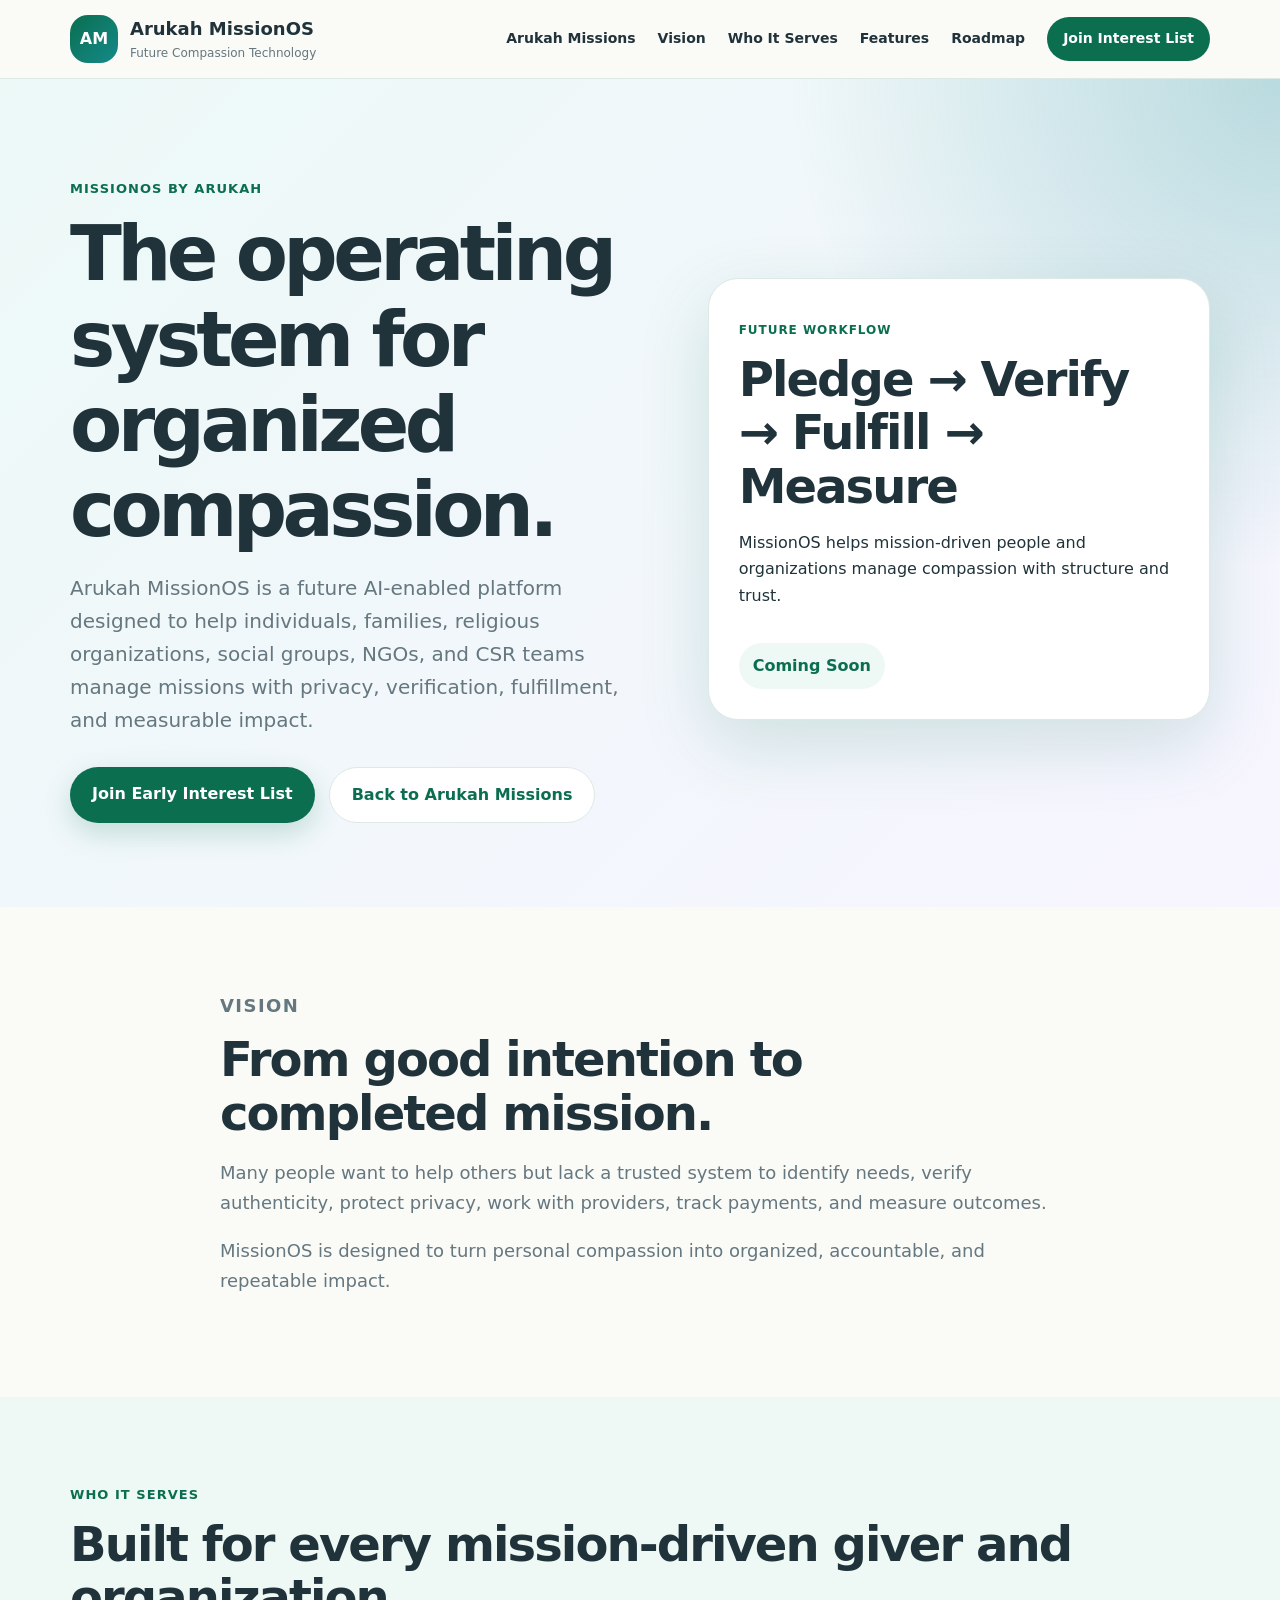
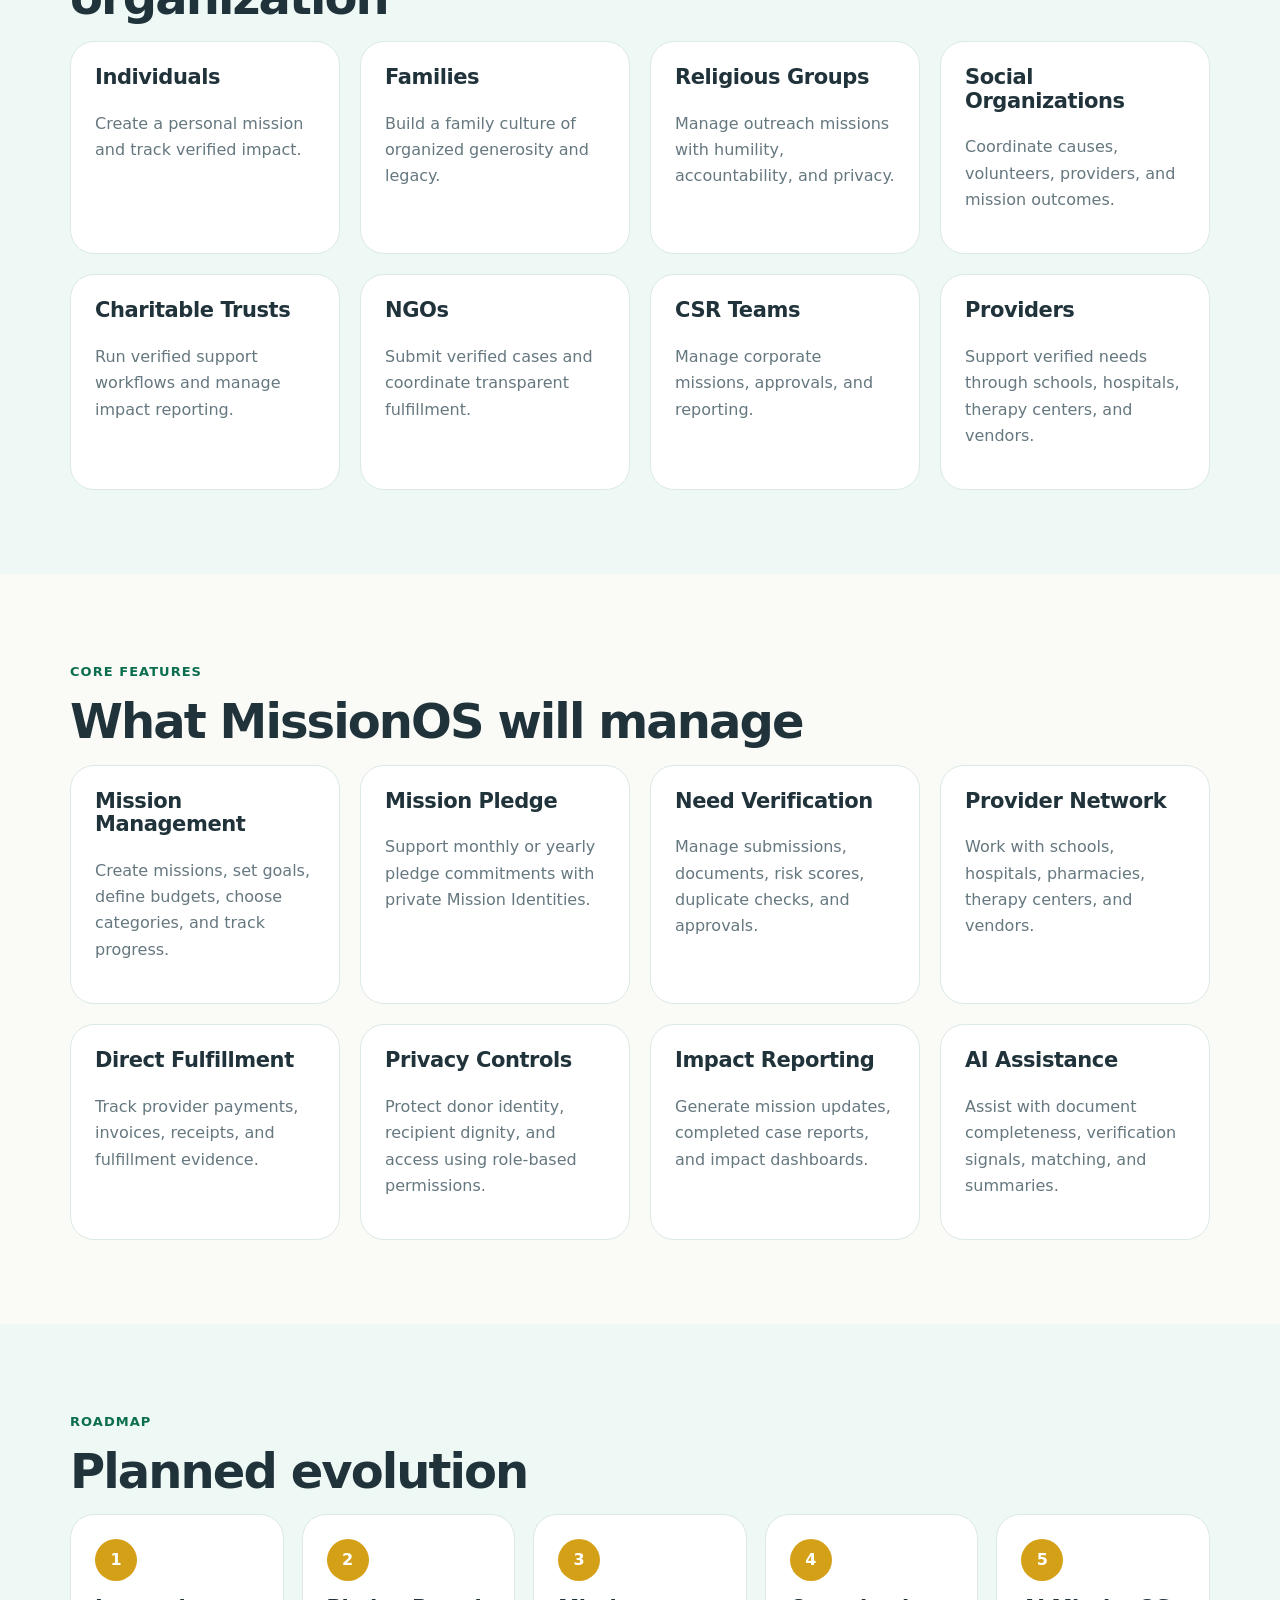
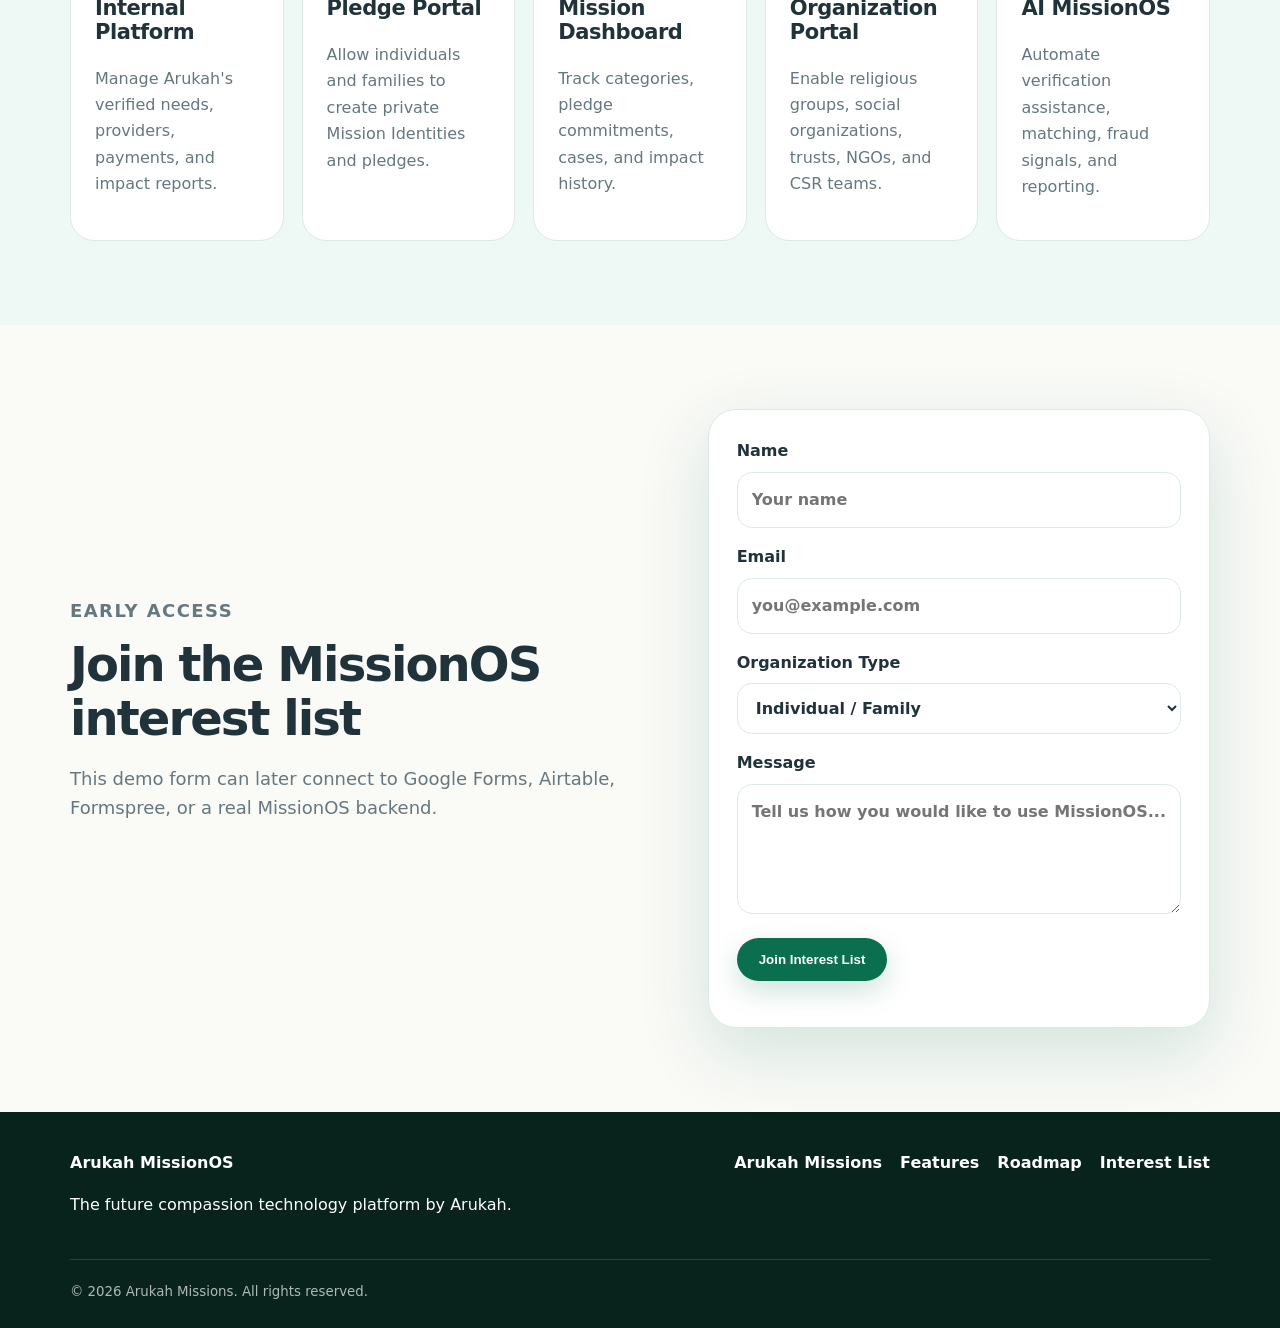
==== missionos.html @ 0c25efb0 "Add files via upload Version 2" ====
<!DOCTYPE html>
<html lang="en">
<head>
  <meta charset="UTF-8" />
  <meta name="viewport" content="width=device-width, initial-scale=1.0" />
  <title>Arukah MissionOS | Future Compassion Technology</title>
  <meta name="description" content="Arukah MissionOS is the future compassion technology platform for managing missions, privacy, verification, and impact." />
  <link rel="stylesheet" href="./styles.css" />
</head>
<body>
  <header class="site-header">
    <nav class="nav container">
      <a href="index.html" class="brand">
        <span class="brand-mark">AM</span>
        <span><strong>Arukah MissionOS</strong><small>Future Compassion Technology</small></span>
      </a>
      <button class="menu-button" id="menuButton">☰</button>
      <div class="nav-links" id="navLinks">
        <a href="index.html">Arukah Missions</a>
        <a href="#vision">Vision</a>
        <a href="#users">Who It Serves</a>
        <a href="#features">Features</a>
        <a href="#roadmap">Roadmap</a>
        <a class="nav-cta" href="#interest">Join Interest List</a>
      </div>
    </nav>
  </header>

  <main>
    <section class="hero missionos-hero">
      <div class="container hero-grid">
        <div>
          <p class="eyebrow">MissionOS by Arukah</p>
          <h1>The operating system for organized compassion.</h1>
          <p class="hero-text">
            Arukah MissionOS is a future AI-enabled platform designed to help individuals, families,
            religious organizations, social groups, NGOs, and CSR teams manage missions with privacy,
            verification, fulfillment, and measurable impact.
          </p>
          <div class="actions">
            <a href="#interest" class="button">Join Early Interest List</a>
            <a href="index.html" class="button secondary">Back to Arukah Missions</a>
          </div>
        </div>
        <aside class="hero-card">
          <p class="card-label">Future Workflow</p>
          <h2>Pledge → Verify → Fulfill → Measure</h2>
          <p>MissionOS helps mission-driven people and organizations manage compassion with structure and trust.</p>
          <div class="card-status">Coming Soon</div>
        </aside>
      </div>
    </section>

    <section class="section" id="vision">
      <div class="container narrow">
        <p class="eyebrow">Vision</p>
        <h2>From good intention to completed mission.</h2>
        <p>
          Many people want to help others but lack a trusted system to identify needs, verify authenticity,
          protect privacy, work with providers, track payments, and measure outcomes.
        </p>
        <p>
          MissionOS is designed to turn personal compassion into organized, accountable, and repeatable impact.
        </p>
      </div>
    </section>

    <section class="section soft" id="users">
      <div class="container">
        <p class="eyebrow">Who it serves</p>
        <h2>Built for every mission-driven giver and organization</h2>
        <div class="cards four">
          <article class="card"><h3>Individuals</h3><p>Create a personal mission and track verified impact.</p></article>
          <article class="card"><h3>Families</h3><p>Build a family culture of organized generosity and legacy.</p></article>
          <article class="card"><h3>Religious Groups</h3><p>Manage outreach missions with humility, accountability, and privacy.</p></article>
          <article class="card"><h3>Social Organizations</h3><p>Coordinate causes, volunteers, providers, and mission outcomes.</p></article>
          <article class="card"><h3>Charitable Trusts</h3><p>Run verified support workflows and manage impact reporting.</p></article>
          <article class="card"><h3>NGOs</h3><p>Submit verified cases and coordinate transparent fulfillment.</p></article>
          <article class="card"><h3>CSR Teams</h3><p>Manage corporate missions, approvals, and reporting.</p></article>
          <article class="card"><h3>Providers</h3><p>Support verified needs through schools, hospitals, therapy centers, and vendors.</p></article>
        </div>
      </div>
    </section>

    <section class="section" id="features">
      <div class="container">
        <p class="eyebrow">Core features</p>
        <h2>What MissionOS will manage</h2>
        <div class="feature-grid">
          <div><h3>Mission Management</h3><p>Create missions, set goals, define budgets, choose categories, and track progress.</p></div>
          <div><h3>Mission Pledge</h3><p>Support monthly or yearly pledge commitments with private Mission Identities.</p></div>
          <div><h3>Need Verification</h3><p>Manage submissions, documents, risk scores, duplicate checks, and approvals.</p></div>
          <div><h3>Provider Network</h3><p>Work with schools, hospitals, pharmacies, therapy centers, and vendors.</p></div>
          <div><h3>Direct Fulfillment</h3><p>Track provider payments, invoices, receipts, and fulfillment evidence.</p></div>
          <div><h3>Privacy Controls</h3><p>Protect donor identity, recipient dignity, and access using role-based permissions.</p></div>
          <div><h3>Impact Reporting</h3><p>Generate mission updates, completed case reports, and impact dashboards.</p></div>
          <div><h3>AI Assistance</h3><p>Assist with document completeness, verification signals, matching, and summaries.</p></div>
        </div>
      </div>
    </section>

    <section class="section roadmap" id="roadmap">
      <div class="container">
        <p class="eyebrow">Roadmap</p>
        <h2>Planned evolution</h2>
        <div class="steps">
          <div><span>1</span><h3>Internal Platform</h3><p>Manage Arukah's verified needs, providers, payments, and impact reports.</p></div>
          <div><span>2</span><h3>Pledge Portal</h3><p>Allow individuals and families to create private Mission Identities and pledges.</p></div>
          <div><span>3</span><h3>Mission Dashboard</h3><p>Track categories, pledge commitments, cases, and impact history.</p></div>
          <div><span>4</span><h3>Organization Portal</h3><p>Enable religious groups, social organizations, trusts, NGOs, and CSR teams.</p></div>
          <div><span>5</span><h3>AI MissionOS</h3><p>Automate verification assistance, matching, fraud signals, and reporting.</p></div>
        </div>
      </div>
    </section>

    <section class="section contact-section" id="interest">
      <div class="container contact-grid">
        <div>
          <p class="eyebrow">Early access</p>
          <h2>Join the MissionOS interest list</h2>
          <p>This demo form can later connect to Google Forms, Airtable, Formspree, or a real MissionOS backend.</p>
        </div>
        <form class="form" id="contactForm">
          <label>Name<input type="text" placeholder="Your name" required /></label>
          <label>Email<input type="email" placeholder="you@example.com" required /></label>
          <label>Organization Type
            <select>
              <option>Individual / Family</option>
              <option>Religious Organization</option>
              <option>Social Organization</option>
              <option>Charitable Trust</option>
              <option>NGO</option>
              <option>Corporate CSR</option>
              <option>Provider Partner</option>
            </select>
          </label>
          <label>Message<textarea placeholder="Tell us how you would like to use MissionOS..." required></textarea></label>
          <button class="button" type="submit">Join Interest List</button>
          <p id="formMessage" class="form-message"></p>
        </form>
      </div>
    </section>
  </main>

  <footer class="footer">
    <div class="container footer-grid">
      <div><strong>Arukah MissionOS</strong><p>The future compassion technology platform by Arukah.</p></div>
      <div class="footer-links">
        <a href="index.html">Arukah Missions</a>
        <a href="#features">Features</a>
        <a href="#roadmap">Roadmap</a>
        <a href="#interest">Interest List</a>
      </div>
    </div>
    <div class="container footer-bottom"><small>© 2026 Arukah Missions. All rights reserved.</small></div>
  </footer>

  <script src="./script.js"></script>
</body>
</html>
---- styles.css ----
:root {
  --emerald: #0b6e4f;
  --emerald-dark: #074d38;
  --teal: #148a8a;
  --gold: #d4a017;
  --cream: #fafaf7;
  --soft: #eef8f4;
  --ink: #20323a;
  --muted: #65777f;
  --line: #dce9e5;
  --white: #ffffff;
  --shadow: 0 24px 70px rgba(11, 110, 79, 0.16);
}
* { box-sizing: border-box; }
html { scroll-behavior: smooth; }
body { margin: 0; font-family: Inter, system-ui, -apple-system, BlinkMacSystemFont, "Segoe UI", Arial, sans-serif; color: var(--ink); background: var(--cream); line-height: 1.65; }
.container { width: min(1140px, 92%); margin: 0 auto; }
.site-header { position: sticky; top: 0; z-index: 50; background: rgba(250,250,247,.94); backdrop-filter: blur(12px); border-bottom: 1px solid var(--line); }
.nav { min-height: 78px; display: flex; align-items: center; justify-content: space-between; }
.brand { display: flex; align-items: center; gap: 12px; text-decoration: none; color: var(--ink); }
.brand-mark { width: 48px; height: 48px; border-radius: 18px; background: linear-gradient(135deg,var(--emerald),var(--teal)); color: white; display: grid; place-items: center; font-weight: 900; }
.brand strong { display: block; font-size: 18px; }
.brand small { display: block; color: var(--muted); font-size: 12px; }
.nav-links { display: flex; align-items: center; gap: 22px; }
.nav-links a { text-decoration: none; font-weight: 700; font-size: 14px; color: var(--ink); }
.nav-cta { background: var(--emerald); color: white !important; padding: 10px 16px; border-radius: 999px; }
.menu-button { display: none; font-size: 28px; border: 0; background: transparent; }
.hero { padding: 96px 0 84px; background: radial-gradient(circle at top right, rgba(212,160,23,.20), transparent 34%), linear-gradient(135deg,#effaf6,#fff7e2); }
.missionos-hero { background: radial-gradient(circle at top right, rgba(20,138,138,.26), transparent 32%), linear-gradient(135deg,#ecf9f7,#f7f5ff); }
.hero-grid, .split, .contact-grid { display: grid; grid-template-columns: 1.08fr .92fr; gap: 48px; align-items: center; }
.eyebrow { display: inline-block; margin: 0 0 12px; color: var(--emerald); font-size: 13px; font-weight: 900; letter-spacing: .08em; text-transform: uppercase; }
h1,h2,h3 { line-height: 1.12; margin-top: 0; }
h1 { font-size: clamp(42px,7vw,76px); letter-spacing: -.06em; margin-bottom: 20px; }
h2 { font-size: clamp(30px,4.2vw,48px); letter-spacing: -.04em; margin-bottom: 16px; }
h3 { font-size: 21px; letter-spacing: -.02em; }
.hero-text, .narrow p, .contact-grid p { font-size: 18px; color: var(--muted); }
.hero-text { max-width: 680px; font-size: 20px; }
.actions { display: flex; gap: 14px; flex-wrap: wrap; margin-top: 30px; }
.button { display: inline-block; border: 0; background: var(--emerald); color: white; padding: 14px 22px; border-radius: 999px; font-weight: 900; text-decoration: none; cursor: pointer; box-shadow: 0 10px 28px rgba(11,110,79,.20); }
.button:hover { background: var(--emerald-dark); }
.button.secondary { background: white; color: var(--emerald); border: 1px solid var(--line); box-shadow: none; }
.button.light { background: white; color: var(--emerald); }
.trust-points { margin-top: 26px; display: flex; gap: 10px; flex-wrap: wrap; }
.trust-points span { background: rgba(255,255,255,.8); border: 1px solid var(--line); padding: 8px 12px; border-radius: 999px; font-size: 14px; font-weight: 800; }
.hero-card, .missionos-card, .pledge-wall, .privacy-list { background: white; border: 1px solid var(--line); border-radius: 30px; padding: 30px; box-shadow: var(--shadow); }
.card-label { color: var(--emerald); font-weight: 900; text-transform: uppercase; letter-spacing: .08em; font-size: 12px; }
.muted { color: var(--muted); }
.pledge-amount { font-size: 32px; font-weight: 900; color: var(--emerald); margin: 16px 0; }
.card-status { display: inline-block; margin-top: 18px; padding: 10px 14px; border-radius: 999px; background: var(--soft); color: var(--emerald); font-weight: 900; }
.section { padding: 84px 0; }
.soft { background: var(--soft); }
.narrow { max-width: 840px; }
.cards { display: grid; gap: 20px; }
.three { grid-template-columns: repeat(3,1fr); }
.four { grid-template-columns: repeat(4,1fr); }
.card, .steps > div, .feature-grid > div { background: white; border: 1px solid var(--line); border-radius: 24px; padding: 24px; }
.card p, .steps p, .feature-grid p, .privacy-list p, .missionos-card li { color: var(--muted); }
.icon { width: 40px; height: 40px; border-radius: 14px; background: var(--emerald); color: white; display: grid; place-items: center; font-weight: 900; margin-bottom: 18px; }
.pledge-section { background: radial-gradient(circle at top left, rgba(212,160,23,.16), transparent 34%), white; }
.pledge-row { display: flex; justify-content: space-between; gap: 18px; padding: 18px 0; border-bottom: 1px solid var(--line); }
.pledge-row:last-child { border-bottom: 0; }
.pledge-row strong, .pledge-row small { display: block; }
.pledge-row small { color: var(--muted); }
.pledge-row b { color: var(--emerald); white-space: nowrap; }
.steps { display: grid; grid-template-columns: repeat(5,1fr); gap: 18px; }
.steps span { display: inline-grid; place-items: center; min-width: 42px; height: 42px; border-radius: 999px; background: var(--gold); color: white; font-weight: 900; margin-bottom: 16px; }
.privacy { background: #0b2f26; color: white; }
.privacy .eyebrow, .missionos-preview .eyebrow { color: #ffe19a; }
.privacy p, .missionos-preview p { color: rgba(255,255,255,.82); }
.privacy-list { box-shadow: none; }
.privacy-list h3 { color: var(--ink); }
.missionos-preview { background: linear-gradient(135deg,var(--emerald),var(--teal)); color: white; }
.missionos-card { box-shadow: none; }
.missionos-card h3 { color: var(--ink); }
.feature-grid { display: grid; grid-template-columns: repeat(4,1fr); gap: 20px; }
.roadmap { background: var(--soft); }
.form { background: white; border: 1px solid var(--line); border-radius: 28px; padding: 28px; box-shadow: var(--shadow); }
label { display: block; font-weight: 900; margin-bottom: 16px; }
input, select, textarea { width: 100%; margin-top: 7px; border: 1px solid var(--line); border-radius: 15px; padding: 14px; font: inherit; color: var(--ink); background: white; }
textarea { min-height: 130px; resize: vertical; }
.form-message { color: var(--emerald); font-weight: 900; }
.footer { background: #08231c; color: white; padding: 38px 0 24px; }
.footer-grid { display: flex; justify-content: space-between; gap: 24px; }
.footer-links { display: flex; gap: 18px; flex-wrap: wrap; }
.footer-links a { color: white; text-decoration: none; font-weight: 800; }
.footer-bottom { border-top: 1px solid rgba(255,255,255,.14); margin-top: 24px; padding-top: 18px; color: rgba(255,255,255,.68); }
@media (max-width: 980px) {
  .menu-button { display: block; }
  .nav-links { display: none; position: absolute; top: 78px; left: 0; right: 0; background: var(--cream); border-bottom: 1px solid var(--line); padding: 22px; flex-direction: column; }
  .nav-links.open { display: flex; }
  .hero-grid, .split, .contact-grid, .three, .four, .steps, .feature-grid { grid-template-columns: 1fr; }
  .hero { padding: 72px 0; }
  .section { padding: 64px 0; }
  .footer-grid { flex-direction: column; }
  .pledge-row { flex-direction: column; gap: 6px; }
}
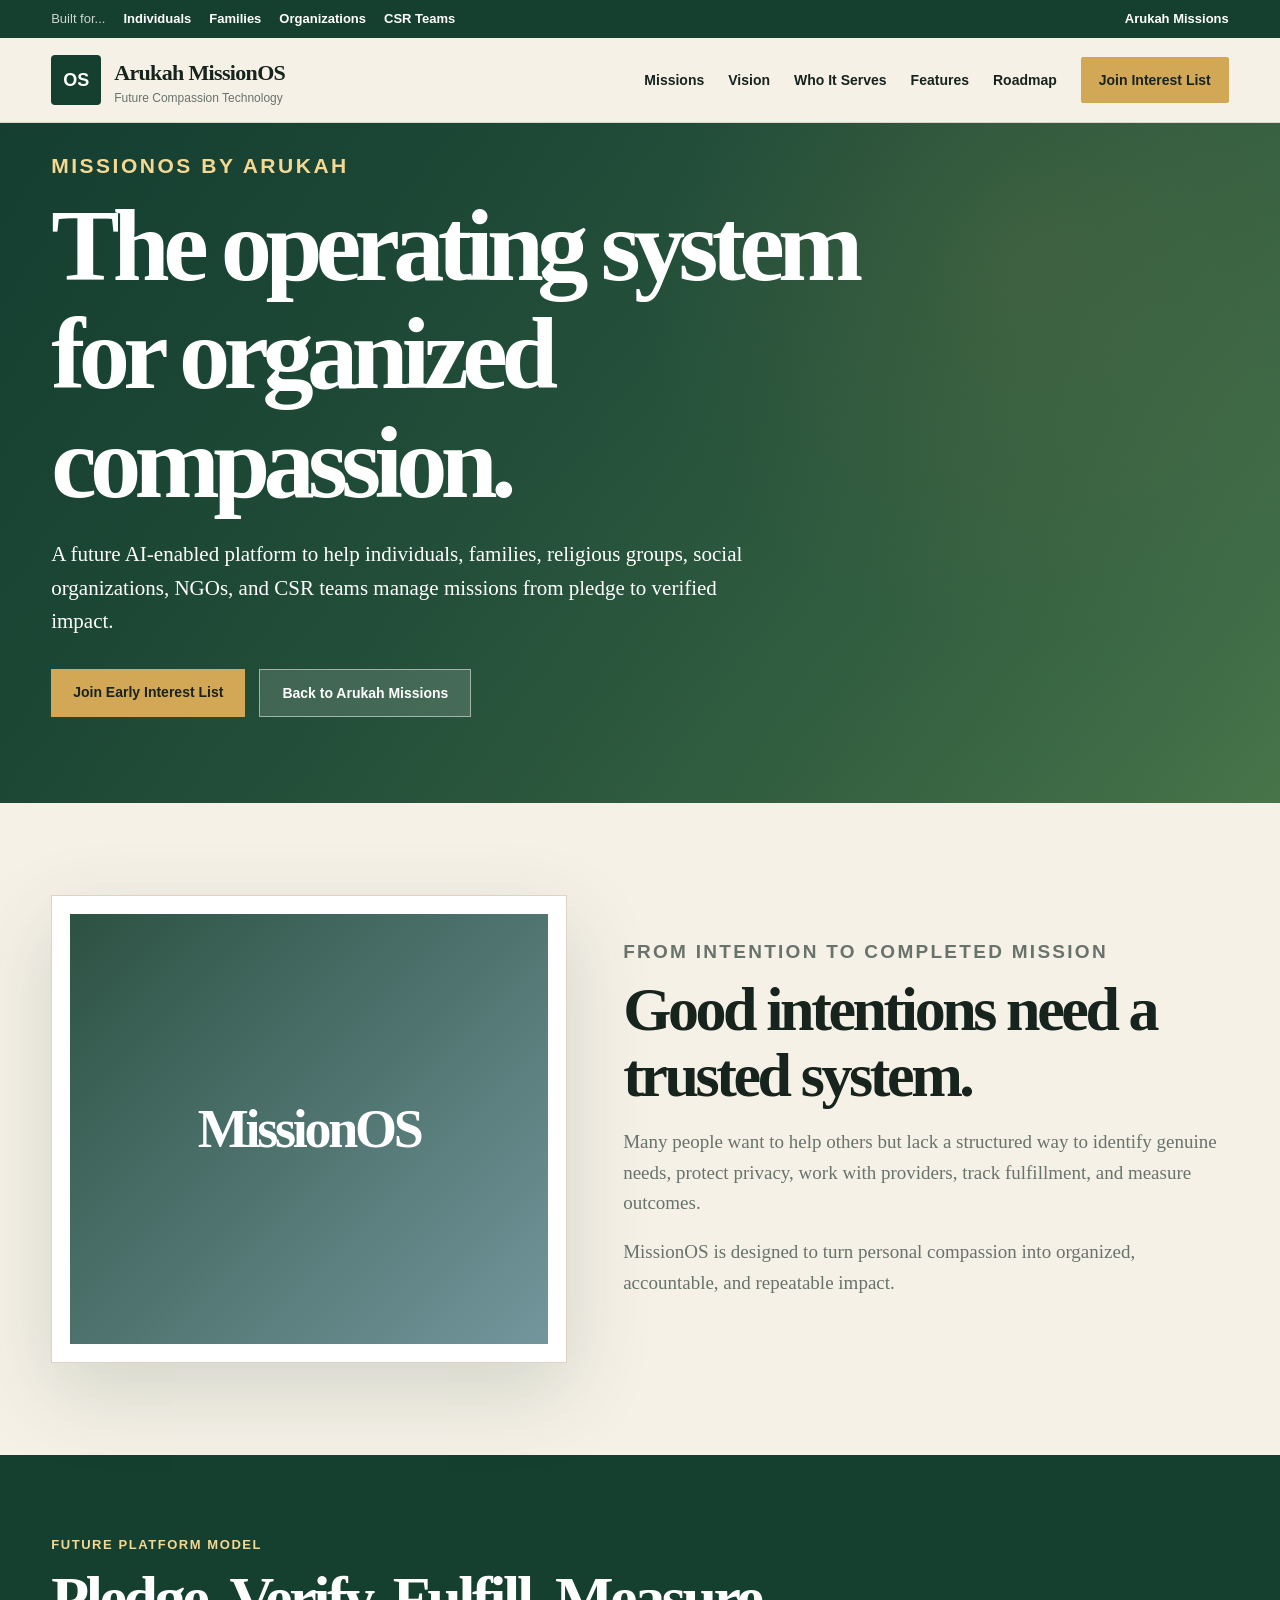
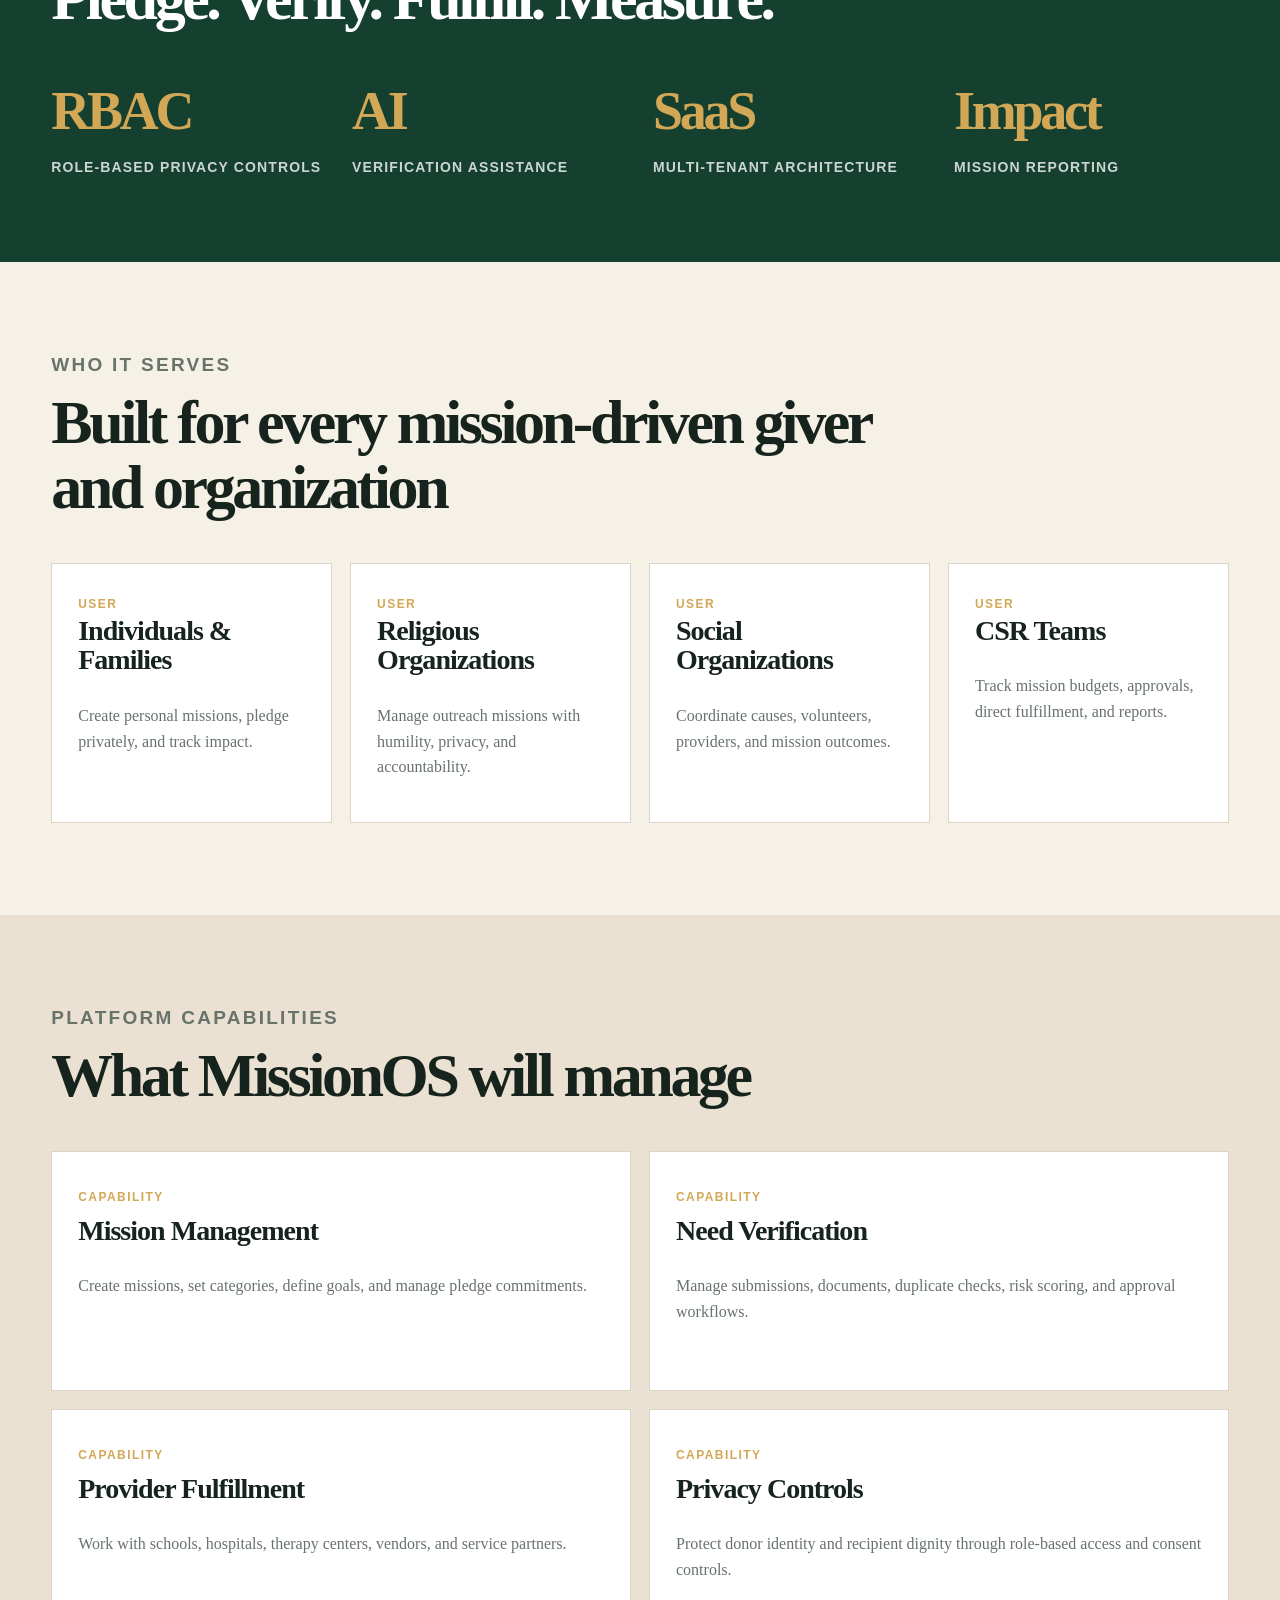
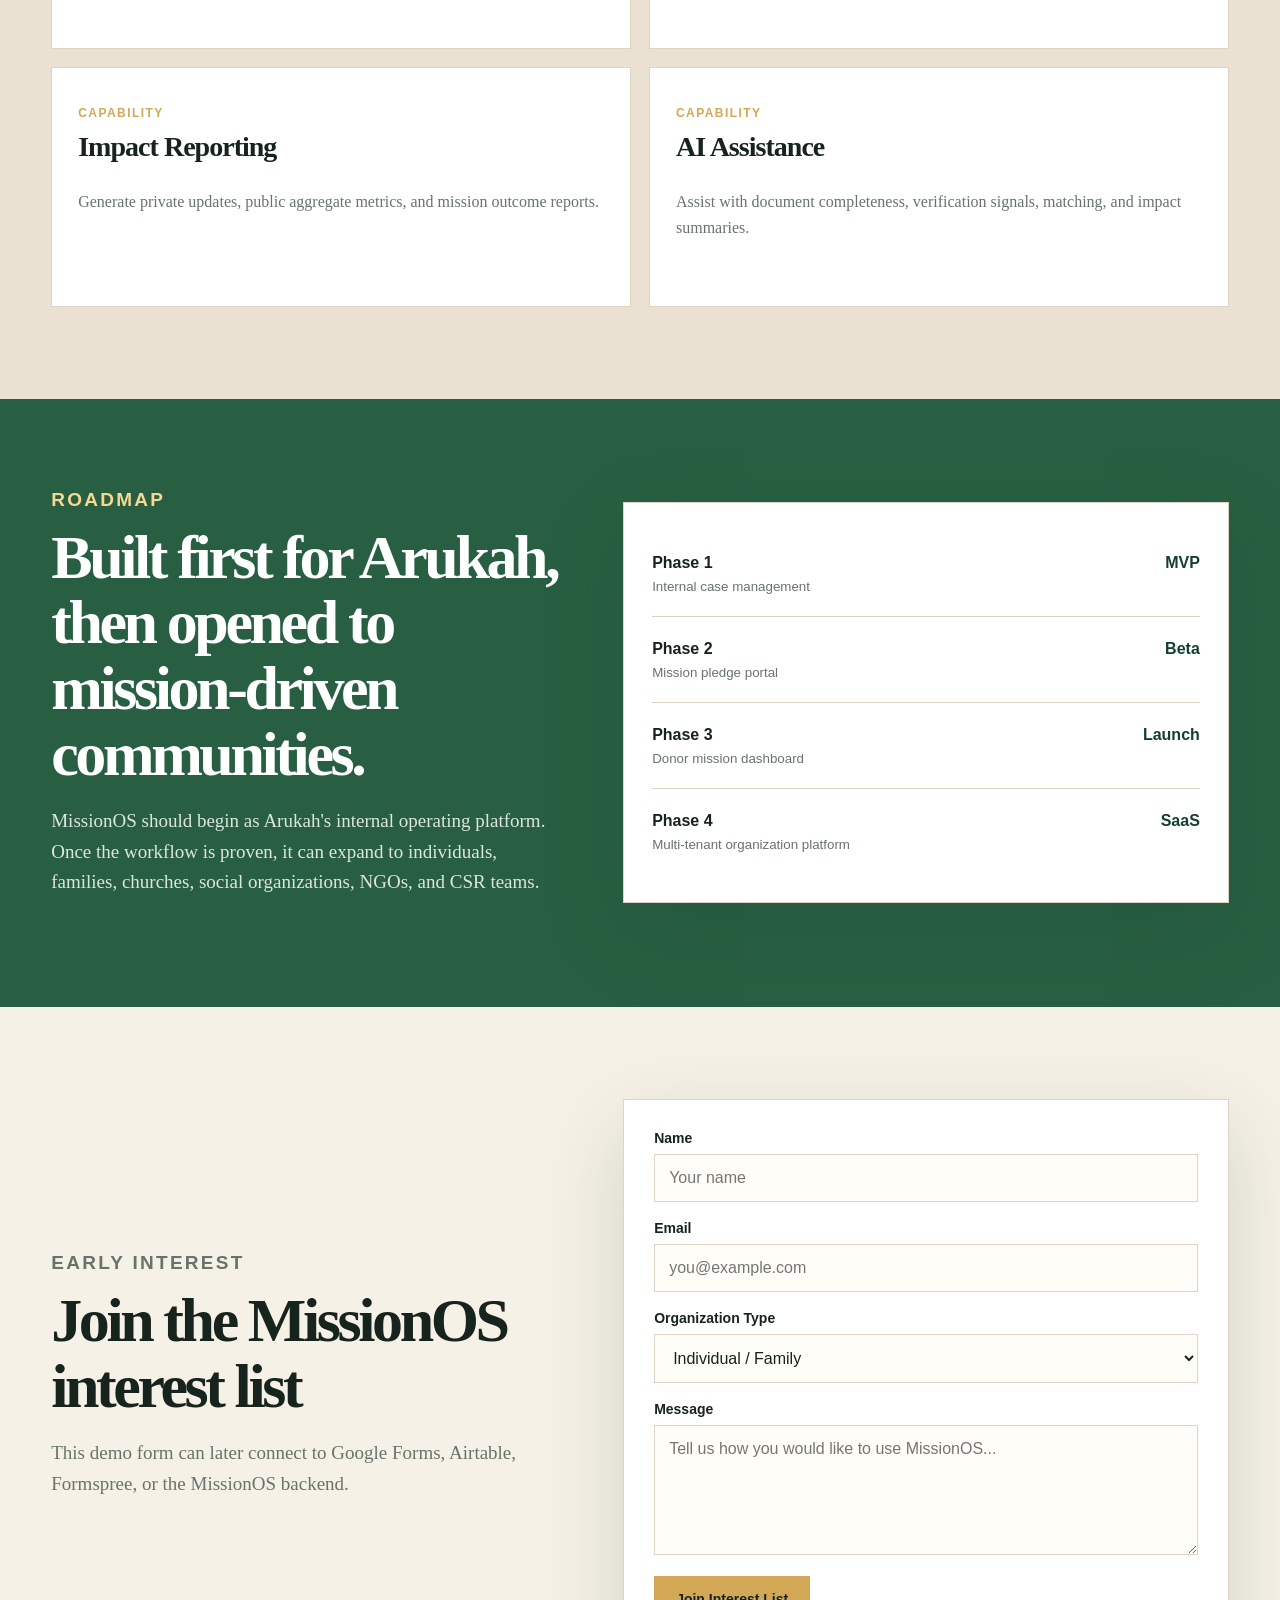
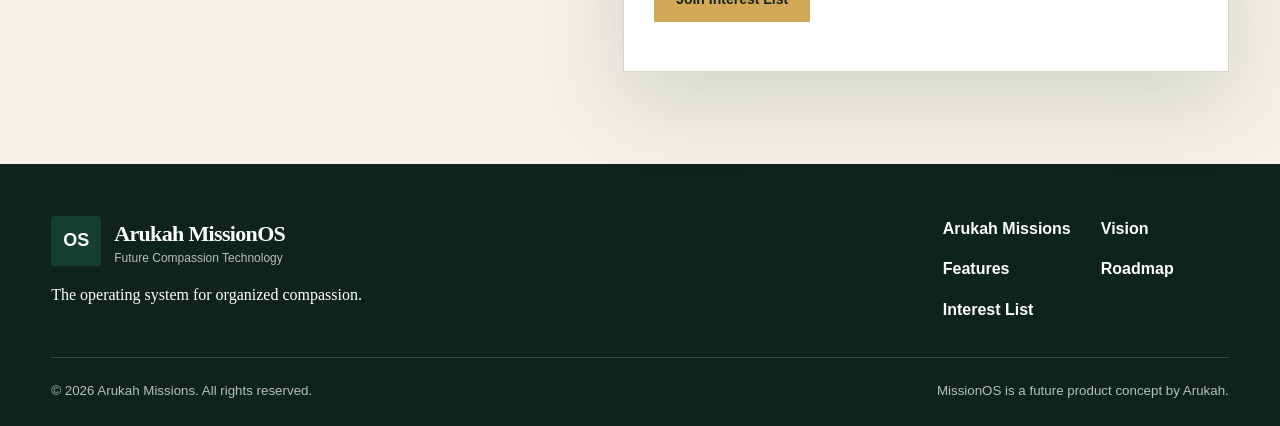
==== commit 4c2fd595: "Add files via upload version 3 conservation" ====
--- a/missionos.html
+++ b/missionos.html
@@ -4,111 +4,145 @@
   <meta charset="UTF-8" />
   <meta name="viewport" content="width=device-width, initial-scale=1.0" />
   <title>Arukah MissionOS | Future Compassion Technology</title>
-  <meta name="description" content="Arukah MissionOS is the future compassion technology platform for managing missions, privacy, verification, and impact." />
+  <meta name="description" content="Arukah MissionOS is the future platform for organized compassion, private pledges, verified needs, and measurable impact." />
   <link rel="stylesheet" href="./styles.css" />
 </head>
 <body>
+  <a class="skip" href="#main">Skip to Content</a>
+
+  <header class="topbar">
+    <div class="container topbar-inner">
+      <div class="info-for">
+        <span>Built for...</span>
+        <a href="#users">Individuals</a>
+        <a href="#users">Families</a>
+        <a href="#users">Organizations</a>
+        <a href="#users">CSR Teams</a>
+      </div>
+      <a class="toplink" href="index.html">Arukah Missions</a>
+    </div>
+  </header>
+
   <header class="site-header">
-    <nav class="nav container">
-      <a href="index.html" class="brand">
-        <span class="brand-mark">AM</span>
+    <nav class="container nav">
+      <a class="brand" href="missionos.html">
+        <span class="brand-symbol">OS</span>
         <span><strong>Arukah MissionOS</strong><small>Future Compassion Technology</small></span>
       </a>
-      <button class="menu-button" id="menuButton">☰</button>
+
+      <button class="menu-button" id="menuButton" aria-label="Open menu">☰</button>
+
       <div class="nav-links" id="navLinks">
-        <a href="index.html">Arukah Missions</a>
+        <a href="index.html">Missions</a>
         <a href="#vision">Vision</a>
         <a href="#users">Who It Serves</a>
         <a href="#features">Features</a>
         <a href="#roadmap">Roadmap</a>
-        <a class="nav-cta" href="#interest">Join Interest List</a>
+        <a class="donate-button" href="#interest">Join Interest List</a>
       </div>
     </nav>
   </header>
 
-  <main>
-    <section class="hero missionos-hero">
-      <div class="container hero-grid">
+  <main id="main">
+    <section class="hero os-hero">
+      <div class="hero-overlay"></div>
+      <div class="container hero-content">
+        <p class="eyebrow light">MissionOS by Arukah</p>
+        <h1>The operating system for organized compassion.</h1>
+        <p>
+          A future AI-enabled platform to help individuals, families, religious groups, social organizations,
+          NGOs, and CSR teams manage missions from pledge to verified impact.
+        </p>
+        <div class="hero-actions">
+          <a href="#interest" class="button primary">Join Early Interest List</a>
+          <a href="index.html" class="button ghost">Back to Arukah Missions</a>
+        </div>
+      </div>
+    </section>
+
+    <section class="intro-block" id="vision">
+      <div class="container two-col">
+        <div class="media-card os-card">
+          <div class="image-placeholder">
+            <span>MissionOS</span>
+          </div>
+        </div>
         <div>
-          <p class="eyebrow">MissionOS by Arukah</p>
-          <h1>The operating system for organized compassion.</h1>
-          <p class="hero-text">
-            Arukah MissionOS is a future AI-enabled platform designed to help individuals, families,
-            religious organizations, social groups, NGOs, and CSR teams manage missions with privacy,
-            verification, fulfillment, and measurable impact.
+          <p class="eyebrow">From intention to completed mission</p>
+          <h2>Good intentions need a trusted system.</h2>
+          <p>
+            Many people want to help others but lack a structured way to identify genuine needs,
+            protect privacy, work with providers, track fulfillment, and measure outcomes.
           </p>
-          <div class="actions">
-            <a href="#interest" class="button">Join Early Interest List</a>
-            <a href="index.html" class="button secondary">Back to Arukah Missions</a>
-          </div>
-        </div>
-        <aside class="hero-card">
-          <p class="card-label">Future Workflow</p>
-          <h2>Pledge → Verify → Fulfill → Measure</h2>
-          <p>MissionOS helps mission-driven people and organizations manage compassion with structure and trust.</p>
-          <div class="card-status">Coming Soon</div>
-        </aside>
-      </div>
-    </section>
-
-    <section class="section" id="vision">
-      <div class="container narrow">
-        <p class="eyebrow">Vision</p>
-        <h2>From good intention to completed mission.</h2>
-        <p>
-          Many people want to help others but lack a trusted system to identify needs, verify authenticity,
-          protect privacy, work with providers, track payments, and measure outcomes.
-        </p>
-        <p>
-          MissionOS is designed to turn personal compassion into organized, accountable, and repeatable impact.
-        </p>
-      </div>
-    </section>
-
-    <section class="section soft" id="users">
+          <p>
+            MissionOS is designed to turn personal compassion into organized, accountable,
+            and repeatable impact.
+          </p>
+        </div>
+      </div>
+    </section>
+
+    <section class="impact-band">
       <div class="container">
-        <p class="eyebrow">Who it serves</p>
-        <h2>Built for every mission-driven giver and organization</h2>
-        <div class="cards four">
-          <article class="card"><h3>Individuals</h3><p>Create a personal mission and track verified impact.</p></article>
-          <article class="card"><h3>Families</h3><p>Build a family culture of organized generosity and legacy.</p></article>
-          <article class="card"><h3>Religious Groups</h3><p>Manage outreach missions with humility, accountability, and privacy.</p></article>
-          <article class="card"><h3>Social Organizations</h3><p>Coordinate causes, volunteers, providers, and mission outcomes.</p></article>
-          <article class="card"><h3>Charitable Trusts</h3><p>Run verified support workflows and manage impact reporting.</p></article>
-          <article class="card"><h3>NGOs</h3><p>Submit verified cases and coordinate transparent fulfillment.</p></article>
-          <article class="card"><h3>CSR Teams</h3><p>Manage corporate missions, approvals, and reporting.</p></article>
-          <article class="card"><h3>Providers</h3><p>Support verified needs through schools, hospitals, therapy centers, and vendors.</p></article>
-        </div>
-      </div>
-    </section>
-
-    <section class="section" id="features">
+        <p class="eyebrow light">Future platform model</p>
+        <h2>Pledge. Verify. Fulfill. Measure.</h2>
+        <div class="metrics">
+          <div><strong>RBAC</strong><span>role-based privacy controls</span></div>
+          <div><strong>AI</strong><span>verification assistance</span></div>
+          <div><strong>SaaS</strong><span>multi-tenant architecture</span></div>
+          <div><strong>Impact</strong><span>mission reporting</span></div>
+        </div>
+      </div>
+    </section>
+
+    <section class="section" id="users">
       <div class="container">
-        <p class="eyebrow">Core features</p>
-        <h2>What MissionOS will manage</h2>
-        <div class="feature-grid">
-          <div><h3>Mission Management</h3><p>Create missions, set goals, define budgets, choose categories, and track progress.</p></div>
-          <div><h3>Mission Pledge</h3><p>Support monthly or yearly pledge commitments with private Mission Identities.</p></div>
-          <div><h3>Need Verification</h3><p>Manage submissions, documents, risk scores, duplicate checks, and approvals.</p></div>
-          <div><h3>Provider Network</h3><p>Work with schools, hospitals, pharmacies, therapy centers, and vendors.</p></div>
-          <div><h3>Direct Fulfillment</h3><p>Track provider payments, invoices, receipts, and fulfillment evidence.</p></div>
-          <div><h3>Privacy Controls</h3><p>Protect donor identity, recipient dignity, and access using role-based permissions.</p></div>
-          <div><h3>Impact Reporting</h3><p>Generate mission updates, completed case reports, and impact dashboards.</p></div>
-          <div><h3>AI Assistance</h3><p>Assist with document completeness, verification signals, matching, and summaries.</p></div>
-        </div>
-      </div>
-    </section>
-
-    <section class="section roadmap" id="roadmap">
+        <div class="section-head">
+          <p class="eyebrow">Who it serves</p>
+          <h2>Built for every mission-driven giver and organization</h2>
+        </div>
+
+        <div class="priority-grid">
+          <a class="priority-card" href="#interest"><span>User</span><h3>Individuals & Families</h3><p>Create personal missions, pledge privately, and track impact.</p></a>
+          <a class="priority-card" href="#interest"><span>User</span><h3>Religious Organizations</h3><p>Manage outreach missions with humility, privacy, and accountability.</p></a>
+          <a class="priority-card" href="#interest"><span>User</span><h3>Social Organizations</h3><p>Coordinate causes, volunteers, providers, and mission outcomes.</p></a>
+          <a class="priority-card" href="#interest"><span>User</span><h3>CSR Teams</h3><p>Track mission budgets, approvals, direct fulfillment, and reports.</p></a>
+        </div>
+      </div>
+    </section>
+
+    <section class="section priorities" id="features">
       <div class="container">
-        <p class="eyebrow">Roadmap</p>
-        <h2>Planned evolution</h2>
-        <div class="steps">
-          <div><span>1</span><h3>Internal Platform</h3><p>Manage Arukah's verified needs, providers, payments, and impact reports.</p></div>
-          <div><span>2</span><h3>Pledge Portal</h3><p>Allow individuals and families to create private Mission Identities and pledges.</p></div>
-          <div><span>3</span><h3>Mission Dashboard</h3><p>Track categories, pledge commitments, cases, and impact history.</p></div>
-          <div><span>4</span><h3>Organization Portal</h3><p>Enable religious groups, social organizations, trusts, NGOs, and CSR teams.</p></div>
-          <div><span>5</span><h3>AI MissionOS</h3><p>Automate verification assistance, matching, fraud signals, and reporting.</p></div>
+        <div class="section-head">
+          <p class="eyebrow">Platform capabilities</p>
+          <h2>What MissionOS will manage</h2>
+        </div>
+        <div class="initiative-list">
+          <article><p>Capability</p><h3>Mission Management</h3><span>Create missions, set categories, define goals, and manage pledge commitments.</span></article>
+          <article><p>Capability</p><h3>Need Verification</h3><span>Manage submissions, documents, duplicate checks, risk scoring, and approval workflows.</span></article>
+          <article><p>Capability</p><h3>Provider Fulfillment</h3><span>Work with schools, hospitals, therapy centers, vendors, and service partners.</span></article>
+          <article><p>Capability</p><h3>Privacy Controls</h3><span>Protect donor identity and recipient dignity through role-based access and consent controls.</span></article>
+          <article><p>Capability</p><h3>Impact Reporting</h3><span>Generate private updates, public aggregate metrics, and mission outcome reports.</span></article>
+          <article><p>Capability</p><h3>AI Assistance</h3><span>Assist with document completeness, verification signals, matching, and impact summaries.</span></article>
+        </div>
+      </div>
+    </section>
+
+    <section class="feature-story" id="roadmap">
+      <div class="container story-grid">
+        <div>
+          <p class="eyebrow light">Roadmap</p>
+          <h2>Built first for Arukah, then opened to mission-driven communities.</h2>
+          <p>
+            MissionOS should begin as Arukah's internal operating platform. Once the workflow is proven,
+            it can expand to individuals, families, churches, social organizations, NGOs, and CSR teams.
+          </p>
+        </div>
+        <div class="pledge-wall">
+          <div class="pledge-row"><span><b>Phase 1</b><small>Internal case management</small></span><strong>MVP</strong></div>
+          <div class="pledge-row"><span><b>Phase 2</b><small>Mission pledge portal</small></span><strong>Beta</strong></div>
+          <div class="pledge-row"><span><b>Phase 3</b><small>Donor mission dashboard</small></span><strong>Launch</strong></div>
+          <div class="pledge-row"><span><b>Phase 4</b><small>Multi-tenant organization platform</small></span><strong>SaaS</strong></div>
         </div>
       </div>
     </section>
@@ -116,9 +150,9 @@
     <section class="section contact-section" id="interest">
       <div class="container contact-grid">
         <div>
-          <p class="eyebrow">Early access</p>
+          <p class="eyebrow">Early interest</p>
           <h2>Join the MissionOS interest list</h2>
-          <p>This demo form can later connect to Google Forms, Airtable, Formspree, or a real MissionOS backend.</p>
+          <p>This demo form can later connect to Google Forms, Airtable, Formspree, or the MissionOS backend.</p>
         </div>
         <form class="form" id="contactForm">
           <label>Name<input type="text" placeholder="Your name" required /></label>
@@ -135,7 +169,7 @@
             </select>
           </label>
           <label>Message<textarea placeholder="Tell us how you would like to use MissionOS..." required></textarea></label>
-          <button class="button" type="submit">Join Interest List</button>
+          <button class="button primary" type="submit">Join Interest List</button>
           <p id="formMessage" class="form-message"></p>
         </form>
       </div>
@@ -143,16 +177,26 @@
   </main>
 
   <footer class="footer">
-    <div class="container footer-grid">
-      <div><strong>Arukah MissionOS</strong><p>The future compassion technology platform by Arukah.</p></div>
+    <div class="container footer-main">
+      <div>
+        <a class="brand footer-brand" href="missionos.html">
+          <span class="brand-symbol">OS</span>
+          <span><strong>Arukah MissionOS</strong><small>Future Compassion Technology</small></span>
+        </a>
+        <p>The operating system for organized compassion.</p>
+      </div>
       <div class="footer-links">
         <a href="index.html">Arukah Missions</a>
+        <a href="#vision">Vision</a>
         <a href="#features">Features</a>
         <a href="#roadmap">Roadmap</a>
         <a href="#interest">Interest List</a>
       </div>
     </div>
-    <div class="container footer-bottom"><small>© 2026 Arukah Missions. All rights reserved.</small></div>
+    <div class="container footer-bottom">
+      <small>© 2026 Arukah Missions. All rights reserved.</small>
+      <small>MissionOS is a future product concept by Arukah.</small>
+    </div>
   </footer>
 
   <script src="./script.js"></script>
--- a/styles.css
+++ b/styles.css
@@ -1,96 +1,115 @@
 :root {
-  --emerald: #0b6e4f;
-  --emerald-dark: #074d38;
-  --teal: #148a8a;
-  --gold: #d4a017;
-  --cream: #fafaf7;
-  --soft: #eef8f4;
-  --ink: #20323a;
-  --muted: #65777f;
-  --line: #dce9e5;
+  --green: #153f2e;
+  --green-2: #285f42;
+  --leaf: #6f8f52;
+  --gold: #d2a857;
+  --cream: #f6f1e7;
+  --sand: #ebe1d2;
+  --ink: #17231d;
+  --muted: #68736c;
   --white: #ffffff;
-  --shadow: 0 24px 70px rgba(11, 110, 79, 0.16);
+  --line: #ddd4c5;
+  --shadow: 0 28px 80px rgba(21,63,46,.16);
 }
 * { box-sizing: border-box; }
 html { scroll-behavior: smooth; }
-body { margin: 0; font-family: Inter, system-ui, -apple-system, BlinkMacSystemFont, "Segoe UI", Arial, sans-serif; color: var(--ink); background: var(--cream); line-height: 1.65; }
-.container { width: min(1140px, 92%); margin: 0 auto; }
-.site-header { position: sticky; top: 0; z-index: 50; background: rgba(250,250,247,.94); backdrop-filter: blur(12px); border-bottom: 1px solid var(--line); }
-.nav { min-height: 78px; display: flex; align-items: center; justify-content: space-between; }
-.brand { display: flex; align-items: center; gap: 12px; text-decoration: none; color: var(--ink); }
-.brand-mark { width: 48px; height: 48px; border-radius: 18px; background: linear-gradient(135deg,var(--emerald),var(--teal)); color: white; display: grid; place-items: center; font-weight: 900; }
-.brand strong { display: block; font-size: 18px; }
-.brand small { display: block; color: var(--muted); font-size: 12px; }
-.nav-links { display: flex; align-items: center; gap: 22px; }
-.nav-links a { text-decoration: none; font-weight: 700; font-size: 14px; color: var(--ink); }
-.nav-cta { background: var(--emerald); color: white !important; padding: 10px 16px; border-radius: 999px; }
-.menu-button { display: none; font-size: 28px; border: 0; background: transparent; }
-.hero { padding: 96px 0 84px; background: radial-gradient(circle at top right, rgba(212,160,23,.20), transparent 34%), linear-gradient(135deg,#effaf6,#fff7e2); }
-.missionos-hero { background: radial-gradient(circle at top right, rgba(20,138,138,.26), transparent 32%), linear-gradient(135deg,#ecf9f7,#f7f5ff); }
-.hero-grid, .split, .contact-grid { display: grid; grid-template-columns: 1.08fr .92fr; gap: 48px; align-items: center; }
-.eyebrow { display: inline-block; margin: 0 0 12px; color: var(--emerald); font-size: 13px; font-weight: 900; letter-spacing: .08em; text-transform: uppercase; }
-h1,h2,h3 { line-height: 1.12; margin-top: 0; }
-h1 { font-size: clamp(42px,7vw,76px); letter-spacing: -.06em; margin-bottom: 20px; }
-h2 { font-size: clamp(30px,4.2vw,48px); letter-spacing: -.04em; margin-bottom: 16px; }
-h3 { font-size: 21px; letter-spacing: -.02em; }
-.hero-text, .narrow p, .contact-grid p { font-size: 18px; color: var(--muted); }
-.hero-text { max-width: 680px; font-size: 20px; }
-.actions { display: flex; gap: 14px; flex-wrap: wrap; margin-top: 30px; }
-.button { display: inline-block; border: 0; background: var(--emerald); color: white; padding: 14px 22px; border-radius: 999px; font-weight: 900; text-decoration: none; cursor: pointer; box-shadow: 0 10px 28px rgba(11,110,79,.20); }
-.button:hover { background: var(--emerald-dark); }
-.button.secondary { background: white; color: var(--emerald); border: 1px solid var(--line); box-shadow: none; }
-.button.light { background: white; color: var(--emerald); }
-.trust-points { margin-top: 26px; display: flex; gap: 10px; flex-wrap: wrap; }
-.trust-points span { background: rgba(255,255,255,.8); border: 1px solid var(--line); padding: 8px 12px; border-radius: 999px; font-size: 14px; font-weight: 800; }
-.hero-card, .missionos-card, .pledge-wall, .privacy-list { background: white; border: 1px solid var(--line); border-radius: 30px; padding: 30px; box-shadow: var(--shadow); }
-.card-label { color: var(--emerald); font-weight: 900; text-transform: uppercase; letter-spacing: .08em; font-size: 12px; }
-.muted { color: var(--muted); }
-.pledge-amount { font-size: 32px; font-weight: 900; color: var(--emerald); margin: 16px 0; }
-.card-status { display: inline-block; margin-top: 18px; padding: 10px 14px; border-radius: 999px; background: var(--soft); color: var(--emerald); font-weight: 900; }
-.section { padding: 84px 0; }
-.soft { background: var(--soft); }
-.narrow { max-width: 840px; }
-.cards { display: grid; gap: 20px; }
-.three { grid-template-columns: repeat(3,1fr); }
-.four { grid-template-columns: repeat(4,1fr); }
-.card, .steps > div, .feature-grid > div { background: white; border: 1px solid var(--line); border-radius: 24px; padding: 24px; }
-.card p, .steps p, .feature-grid p, .privacy-list p, .missionos-card li { color: var(--muted); }
-.icon { width: 40px; height: 40px; border-radius: 14px; background: var(--emerald); color: white; display: grid; place-items: center; font-weight: 900; margin-bottom: 18px; }
-.pledge-section { background: radial-gradient(circle at top left, rgba(212,160,23,.16), transparent 34%), white; }
-.pledge-row { display: flex; justify-content: space-between; gap: 18px; padding: 18px 0; border-bottom: 1px solid var(--line); }
+body { margin: 0; font-family: Georgia, 'Times New Roman', serif; color: var(--ink); background: var(--cream); line-height: 1.6; }
+a { color: inherit; }
+.skip { position: absolute; left: -999px; top: 0; background: white; padding: 10px; z-index: 99; }
+.skip:focus { left: 10px; }
+.container { width: min(1180px, 92%); margin: 0 auto; }
+.topbar { background: var(--green); color: white; font-family: Arial, sans-serif; font-size: 13px; }
+.topbar-inner { display: flex; justify-content: space-between; align-items: center; min-height: 38px; gap: 18px; }
+.info-for { display: flex; align-items: center; gap: 18px; flex-wrap: wrap; }
+.info-for span { opacity: .78; }
+.info-for a, .toplink { color: white; text-decoration: none; font-weight: 700; }
+.site-header { position: sticky; top: 0; z-index: 50; background: rgba(246,241,231,.95); backdrop-filter: blur(12px); border-bottom: 1px solid var(--line); }
+.nav { min-height: 84px; display: flex; justify-content: space-between; align-items: center; }
+.brand { display: flex; align-items: center; gap: 13px; text-decoration: none; }
+.brand-symbol { width: 50px; height: 50px; border-radius: 4px; background: var(--green); color: white; display: grid; place-items: center; font: 900 18px Arial, sans-serif; }
+.brand strong { display: block; font-size: 22px; letter-spacing: -.03em; }
+.brand small { display: block; font: 12px Arial, sans-serif; color: var(--muted); }
+.nav-links { display: flex; align-items: center; gap: 24px; font-family: Arial, sans-serif; }
+.nav-links a { text-decoration: none; font-weight: 800; font-size: 14px; color: var(--ink); }
+.donate-button { background: var(--gold); padding: 12px 18px; border-radius: 2px; color: var(--ink) !important; }
+.menu-button { display: none; border: 0; background: transparent; font-size: 28px; }
+.hero { position: relative; min-height: 680px; display: flex; align-items: end; background: linear-gradient(120deg, rgba(21,63,46,.88), rgba(21,63,46,.45)), radial-gradient(circle at 20% 20%, rgba(210,168,87,.34), transparent 30%), linear-gradient(135deg, #315f45, #a28b63); color: white; }
+.os-hero { background: linear-gradient(120deg, rgba(21,63,46,.9), rgba(40,95,66,.55)), radial-gradient(circle at 80% 20%, rgba(210,168,87,.36), transparent 33%), linear-gradient(135deg, #143b42, #6f8f52); }
+.hero-content { padding: 0 0 86px; max-width: 1180px; }
+.eyebrow { margin: 0 0 14px; color: var(--green-2); font: 900 13px Arial, sans-serif; letter-spacing: .12em; text-transform: uppercase; }
+.eyebrow.light { color: #f5d891; }
+h1, h2, h3 { line-height: 1.06; margin-top: 0; }
+h1 { max-width: 900px; font-size: clamp(52px, 8vw, 104px); letter-spacing: -.065em; margin-bottom: 20px; }
+h2 { font-size: clamp(34px, 5vw, 62px); letter-spacing: -.055em; margin-bottom: 18px; }
+h3 { font-size: 28px; letter-spacing: -.035em; }
+.hero p { max-width: 720px; font-size: 21px; }
+.hero-actions { display: flex; gap: 14px; flex-wrap: wrap; margin-top: 30px; }
+.button { display: inline-block; text-decoration: none; border: 0; padding: 15px 22px; font: 900 14px Arial, sans-serif; cursor: pointer; }
+.button.primary { background: var(--gold); color: var(--ink); }
+.button.ghost { background: rgba(255,255,255,.14); color: white; border: 1px solid rgba(255,255,255,.5); }
+.button.light-button { background: white; color: var(--green); }
+.button.outline-light { background: transparent; color: white; border: 1px solid white; }
+.intro-block, .section { padding: 92px 0; }
+.two-col, .story-grid, .newsletter-grid, .contact-grid { display: grid; grid-template-columns: .92fr 1.08fr; gap: 56px; align-items: center; }
+.media-card, .pledge-wall, .form { background: white; border: 1px solid var(--line); box-shadow: var(--shadow); }
+.media-card { padding: 18px; }
+.image-placeholder { min-height: 430px; background: linear-gradient(135deg, rgba(21,63,46,.88), rgba(111,143,82,.55)), radial-gradient(circle, rgba(210,168,87,.4), transparent 35%); display: grid; place-items: center; color: white; font-size: 54px; font-weight: 900; letter-spacing: -.06em; }
+.os-card .image-placeholder { background: linear-gradient(135deg, rgba(21,63,46,.9), rgba(20,80,90,.6)); }
+.intro-block p, .section-head p, .contact-grid p { font-size: 19px; color: var(--muted); }
+.text-link { font: 900 14px Arial, sans-serif; color: var(--green); text-transform: uppercase; letter-spacing: .08em; }
+.impact-band { background: var(--green); color: white; padding: 82px 0; }
+.impact-band h2 { max-width: 850px; }
+.metrics { margin-top: 36px; display: grid; grid-template-columns: repeat(4, 1fr); gap: 26px; }
+.metrics strong { display: block; font-size: 54px; letter-spacing: -.06em; color: var(--gold); }
+.metrics span { font: 800 14px Arial, sans-serif; text-transform: uppercase; letter-spacing: .08em; color: rgba(255,255,255,.78); }
+.section-head { max-width: 820px; margin-bottom: 42px; }
+.approach-grid, .priority-grid { display: grid; grid-template-columns: repeat(5, 1fr); gap: 18px; }
+.approach-grid article, .priority-card, .initiative-list article { background: white; border: 1px solid var(--line); padding: 26px; text-decoration: none; min-height: 240px; transition: transform .2s ease, box-shadow .2s ease; }
+.approach-grid article:hover, .priority-card:hover { transform: translateY(-4px); box-shadow: var(--shadow); }
+.approach-grid span, .priority-card span, .initiative-list p { font: 900 12px Arial, sans-serif; color: var(--gold); text-transform: uppercase; letter-spacing: .12em; }
+.approach-grid p, .priority-card p, .initiative-list span { color: var(--muted); }
+.priorities, .partners { background: var(--sand); }
+.priority-grid { grid-template-columns: repeat(4, 1fr); }
+.feature-story, .newsletter { background: var(--green-2); color: white; padding: 90px 0; }
+.feature-story p, .newsletter p { color: rgba(255,255,255,.84); font-size: 19px; }
+.pledge-wall { padding: 28px; color: var(--ink); }
+.pledge-row { display: flex; justify-content: space-between; gap: 18px; padding: 19px 0; border-bottom: 1px solid var(--line); font-family: Arial, sans-serif; }
 .pledge-row:last-child { border-bottom: 0; }
-.pledge-row strong, .pledge-row small { display: block; }
+.pledge-row b, .pledge-row small { display: block; }
 .pledge-row small { color: var(--muted); }
-.pledge-row b { color: var(--emerald); white-space: nowrap; }
-.steps { display: grid; grid-template-columns: repeat(5,1fr); gap: 18px; }
-.steps span { display: inline-grid; place-items: center; min-width: 42px; height: 42px; border-radius: 999px; background: var(--gold); color: white; font-weight: 900; margin-bottom: 16px; }
-.privacy { background: #0b2f26; color: white; }
-.privacy .eyebrow, .missionos-preview .eyebrow { color: #ffe19a; }
-.privacy p, .missionos-preview p { color: rgba(255,255,255,.82); }
-.privacy-list { box-shadow: none; }
-.privacy-list h3 { color: var(--ink); }
-.missionos-preview { background: linear-gradient(135deg,var(--emerald),var(--teal)); color: white; }
-.missionos-card { box-shadow: none; }
-.missionos-card h3 { color: var(--ink); }
-.feature-grid { display: grid; grid-template-columns: repeat(4,1fr); gap: 20px; }
-.roadmap { background: var(--soft); }
-.form { background: white; border: 1px solid var(--line); border-radius: 28px; padding: 28px; box-shadow: var(--shadow); }
-label { display: block; font-weight: 900; margin-bottom: 16px; }
-input, select, textarea { width: 100%; margin-top: 7px; border: 1px solid var(--line); border-radius: 15px; padding: 14px; font: inherit; color: var(--ink); background: white; }
+.pledge-row strong { color: var(--green); white-space: nowrap; }
+.initiative-list { display: grid; grid-template-columns: repeat(2, 1fr); gap: 18px; }
+.newsletter-grid { grid-template-columns: 1fr .55fr; }
+.action-stack { display: flex; gap: 14px; flex-wrap: wrap; justify-content: flex-end; }
+.partner-strip { display: flex; flex-wrap: wrap; gap: 16px; }
+.partner-strip span { background: white; border: 1px solid var(--line); padding: 18px 22px; font: 900 14px Arial, sans-serif; text-transform: uppercase; letter-spacing: .08em; }
+.form { padding: 30px; }
+label { display: block; font: 900 14px Arial, sans-serif; margin-bottom: 18px; }
+input, select, textarea { width: 100%; margin-top: 8px; padding: 14px; border: 1px solid var(--line); background: #fffdf8; font: 16px Arial, sans-serif; color: var(--ink); }
 textarea { min-height: 130px; resize: vertical; }
-.form-message { color: var(--emerald); font-weight: 900; }
-.footer { background: #08231c; color: white; padding: 38px 0 24px; }
-.footer-grid { display: flex; justify-content: space-between; gap: 24px; }
-.footer-links { display: flex; gap: 18px; flex-wrap: wrap; }
+.form-message { color: var(--green); font: 900 14px Arial, sans-serif; }
+.footer { background: #0e241a; color: white; padding: 52px 0 24px; }
+.footer-main { display: flex; justify-content: space-between; gap: 34px; }
+.footer-brand { color: white; }
+.footer-brand small { color: rgba(255,255,255,.7); }
+.footer-links { display: grid; grid-template-columns: repeat(2, minmax(120px, 1fr)); gap: 14px 30px; font-family: Arial, sans-serif; }
 .footer-links a { color: white; text-decoration: none; font-weight: 800; }
-.footer-bottom { border-top: 1px solid rgba(255,255,255,.14); margin-top: 24px; padding-top: 18px; color: rgba(255,255,255,.68); }
-@media (max-width: 980px) {
+.footer-bottom { margin-top: 34px; padding-top: 22px; border-top: 1px solid rgba(255,255,255,.18); display: flex; justify-content: space-between; gap: 18px; color: rgba(255,255,255,.7); font-family: Arial, sans-serif; }
+@media (max-width: 1000px) {
   .menu-button { display: block; }
-  .nav-links { display: none; position: absolute; top: 78px; left: 0; right: 0; background: var(--cream); border-bottom: 1px solid var(--line); padding: 22px; flex-direction: column; }
+  .nav-links { display: none; position: absolute; left: 0; right: 0; top: 122px; background: var(--cream); border-bottom: 1px solid var(--line); padding: 22px; flex-direction: column; align-items: flex-start; }
   .nav-links.open { display: flex; }
-  .hero-grid, .split, .contact-grid, .three, .four, .steps, .feature-grid { grid-template-columns: 1fr; }
-  .hero { padding: 72px 0; }
-  .section { padding: 64px 0; }
-  .footer-grid { flex-direction: column; }
+  .hero { min-height: 620px; }
+  .two-col, .story-grid, .newsletter-grid, .contact-grid, .metrics, .approach-grid, .priority-grid, .initiative-list { grid-template-columns: 1fr; }
+  h1 { font-size: clamp(48px, 14vw, 76px); }
+  .action-stack { justify-content: flex-start; }
+  .footer-main, .footer-bottom { flex-direction: column; }
+}
+@media (max-width: 640px) {
+  .topbar-inner, .info-for { align-items: flex-start; flex-direction: column; padding: 8px 0; }
+  .nav-links { top: 156px; }
+  .brand strong { font-size: 18px; }
+  .hero-content { padding-bottom: 58px; }
+  .intro-block, .section, .feature-story, .newsletter { padding: 64px 0; }
   .pledge-row { flex-direction: column; gap: 6px; }
 }
